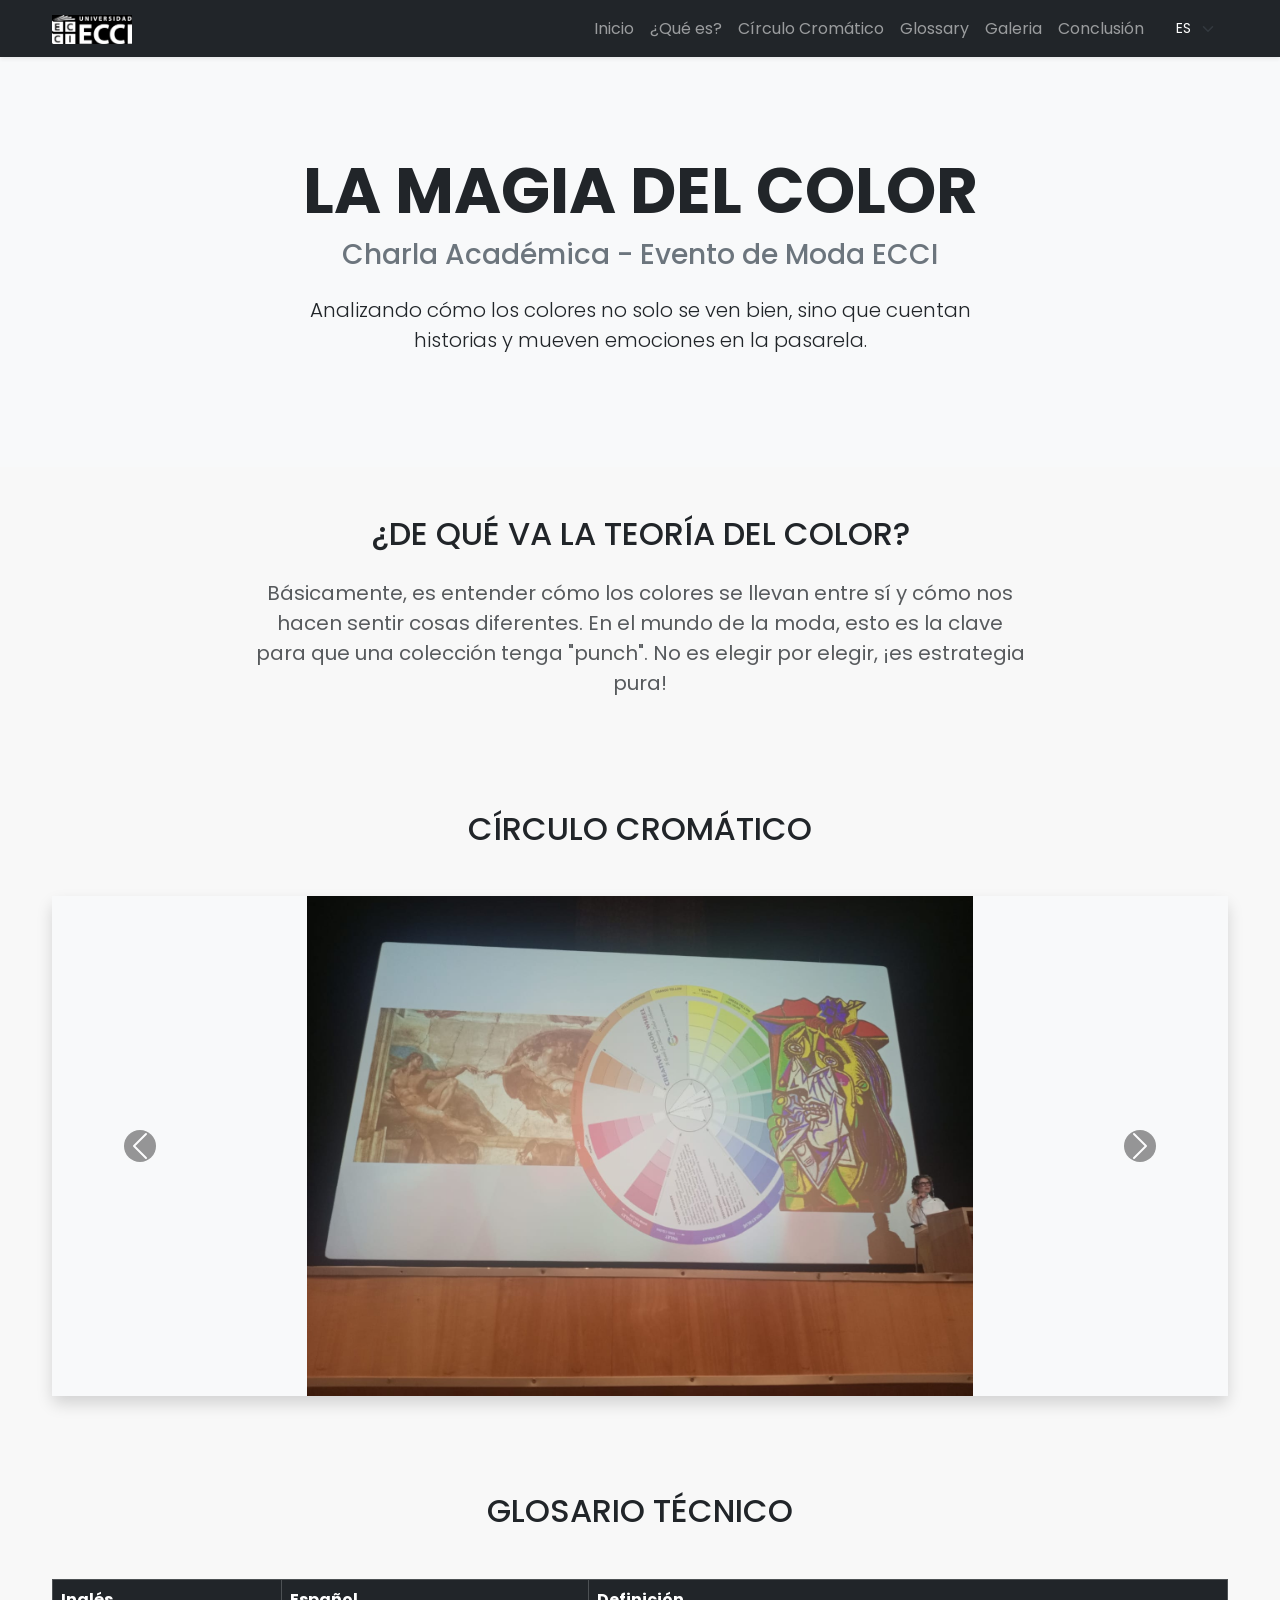
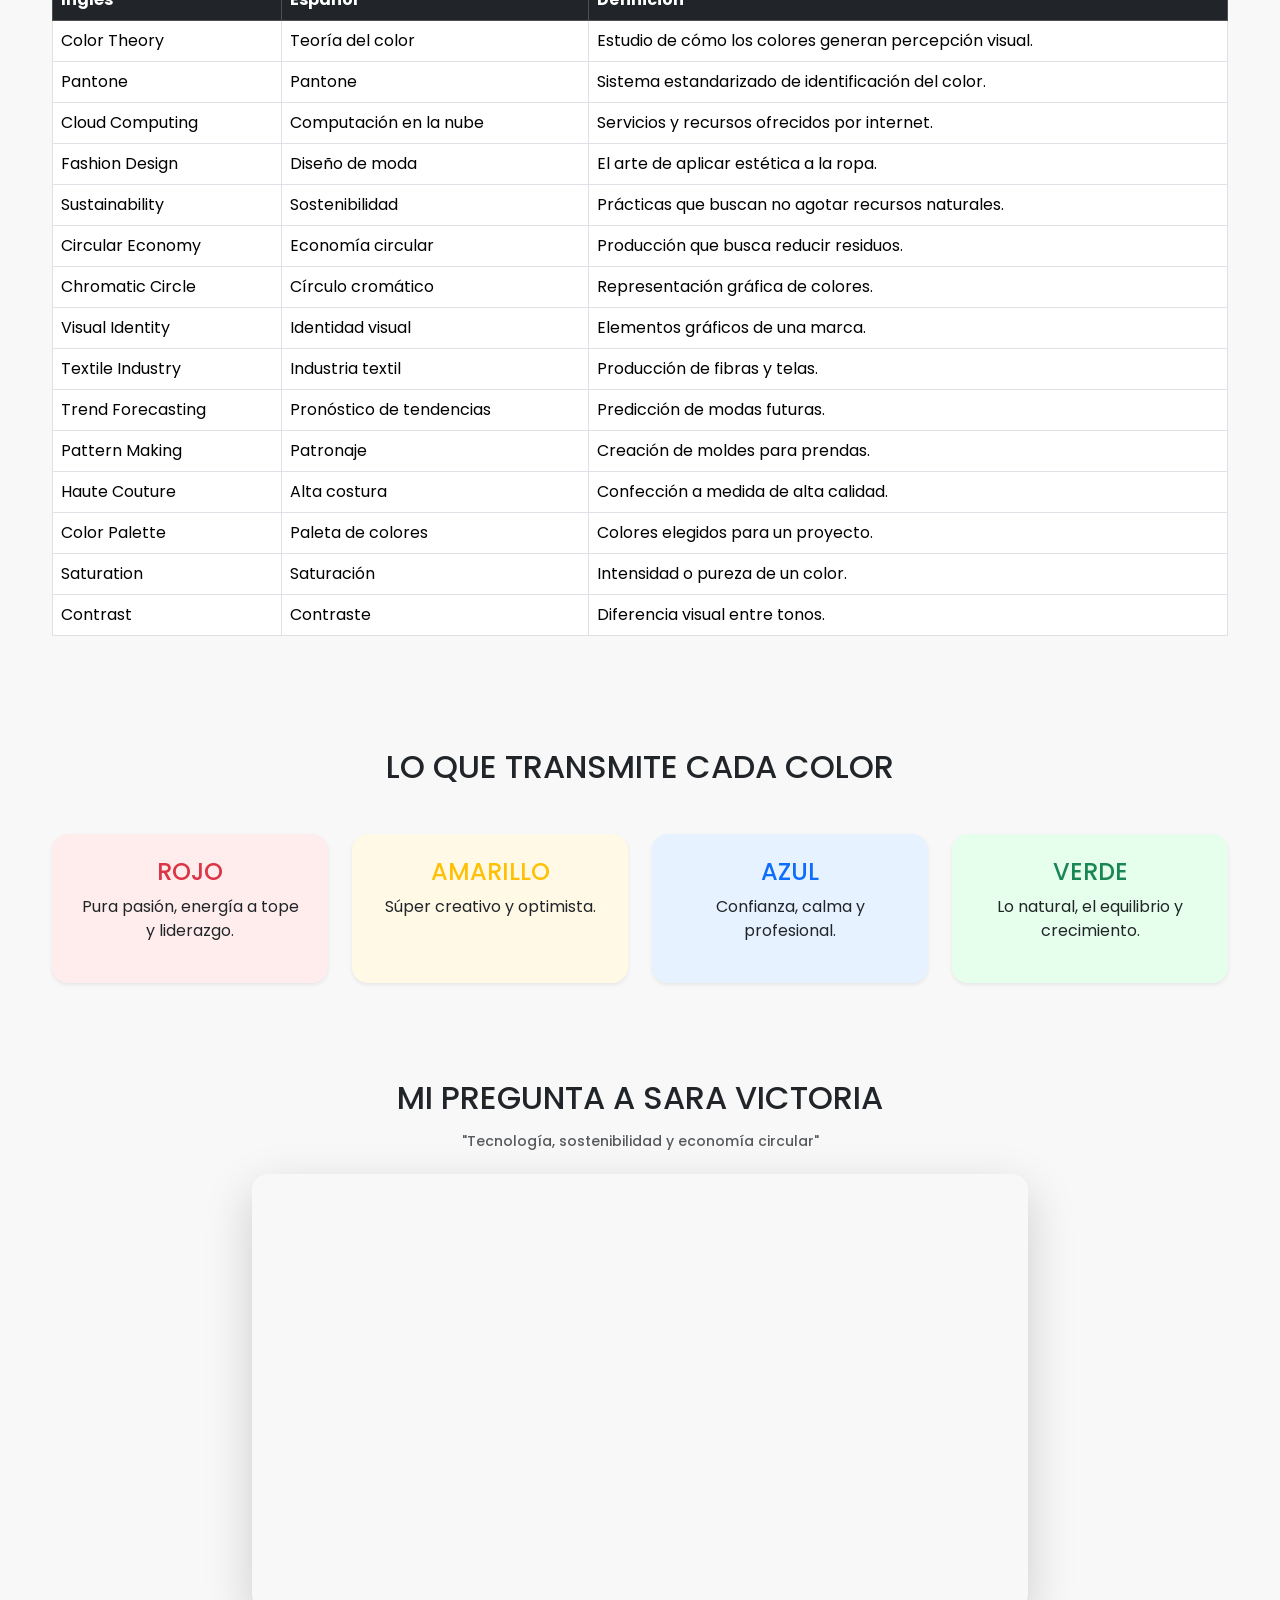
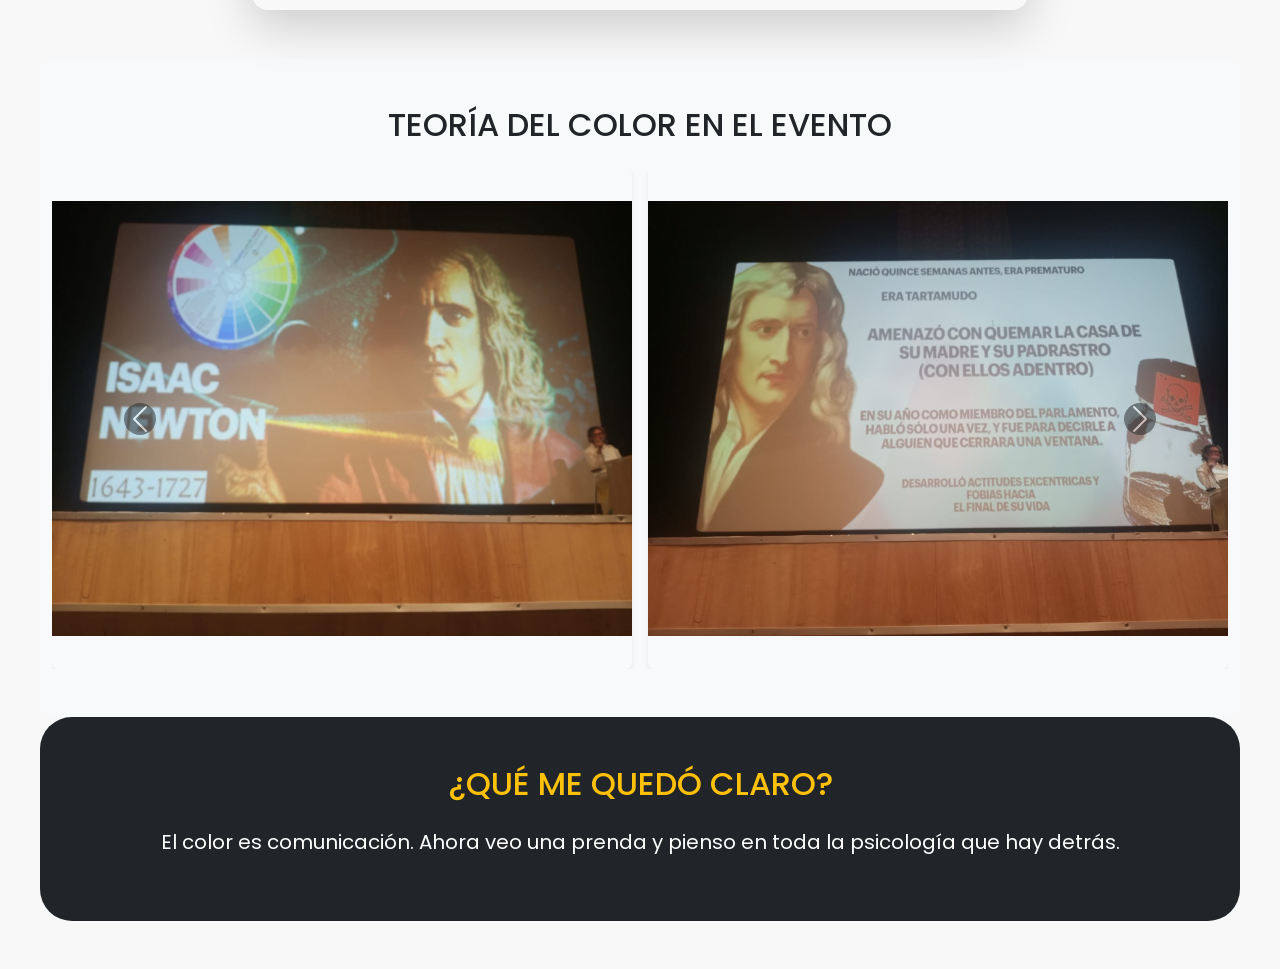
==== teoria-color.html @ 48673d4c "Add files via upload" ====
<!DOCTYPE html>

<html lang="es">



<head>

    <meta charset="UTF-8">

    <meta name="viewport" content="width=device-width, initial-scale=1.0">

    <title>Teoría del Color - Evento de Moda ECCI</title>



    <link href="https://cdn.jsdelivr.net/npm/bootstrap@5.3.3/dist/css/bootstrap.min.css" rel="stylesheet">

    <link rel="stylesheet" href="css/estilos.css">

    <link href="https://fonts.googleapis.com/css2?family=Poppins:wght@300;400;600;700&display=swap" rel="stylesheet">

   

    <style>

        .carousel-item img { height: 500px; object-fit: contain; background-color: #f8f9fa; }

        .carousel-control-prev-icon, .carousel-control-next-icon { background-color: #333; border-radius: 50%; }

        .cursor-pointer { cursor: pointer; }

    </style>

</head>



<body>



<nav class="navbar navbar-expand-lg sticky-top bg-dark navbar-dark shadow-sm">

    <div class="container">

        <a class="navbar-brand cursor-pointer" onclick="accesoAdmin()">

            <img src="img/logo.png" alt="Logo ECCI" width="80">

        </a>

        <button class="navbar-toggler" type="button" data-bs-toggle="collapse" data-bs-target="#navbarNav">

            <span class="navbar-toggler-icon"></span>

        </button>

        <div class="collapse navbar-collapse" id="navbarNav">

            <ul class="navbar-nav ms-auto text-center align-items-center">

                <li class="nav-item"><a class="nav-link" href="index.html" data-es="Inicio" data-en="Home">Inicio</a></li>

                <li class="nav-item"><a class="nav-link" href="#que-es" data-es="¿Qué es?" data-en="What is it?">¿Qué es?</a></li>

                <li class="nav-item"><a class="nav-link" href="#circulo" data-es="Círculo Cromático" data-en="Color Wheel">Círculo Cromático</a></li>

                <li class="nav-item"><a class="nav-link" href="#glossary" data-es="Glossary" data-en="Glossary">Glossary</a></li>

                <li class="nav-item"><a class="nav-link" href="#moda" data-es="Galeria" data-en="Gallery">Galeria</a></li>

                <li class="nav-item"><a class="nav-link" href="#conclusion" data-es="Conclusión" data-en="Conclusion">Conclusión</a></li>

                <li class="nav-item ms-lg-3">

                    <select class="form-select form-select-sm bg-dark text-white border-0" id="langSelector" onchange="cambiarIdioma()">

                        <option value="es">ES</option>

                        <option value="en">EN</option>

                    </select>

                </li>

            </ul>

        </div>

    </div>

</nav>



<section class="hero-color py-5 text-center bg-light">

    <div class="container py-5">

        <h1 class="display-3 fw-bold" data-es="LA MAGIA DEL COLOR" data-en="THE MAGIC OF COLOR">LA MAGIA DEL COLOR</h1>

        <h3 class="text-secondary" data-es="Charla Académica - Evento de Moda ECCI" data-en="Academic Talk - ECCI Fashion Event">Charla Académica - Evento de Moda ECCI</h3>

        <p class="lead mt-4 mx-auto" style="max-width: 700px;" data-es="Analizando cómo los colores no solo se ven bien, sino que cuentan historias y mueven emociones en la pasarela." data-en="Analyzing how colors not only look good, but tell stories and move emotions on the runway.">

            Analizando cómo los colores no solo se ven bien, sino que cuentan historias y mueven emociones en la pasarela.

        </p>

    </div>

</section>



<section id="que-es" class="container py-5">

    <div class="row justify-content-center">

        <div class="col-md-8 text-center">

            <h2 class="mb-4" data-es="¿DE QUÉ VA LA TEORÍA DEL COLOR?" data-en="WHAT IS COLOR THEORY ABOUT?">¿DE QUÉ VA LA TEORÍA DEL COLOR?</h2>

            <p class="fs-5 text-muted" data-es="Básicamente, es entender cómo los colores se llevan entre sí y cómo nos hacen sentir cosas diferentes. En el mundo de la moda, esto es la clave para que una colección tenga &quot;punch&quot;. No es elegir por elegir, ¡es estrategia pura!" data-en="Basically, it is understanding how colors relate to each other and how they make us feel different things. In the fashion world, this is the key for a collection to have &quot;punch&quot;. It is not choosing just to choose, it is pure strategy!">

                Básicamente, es entender cómo los colores se llevan entre sí y cómo nos hacen sentir cosas diferentes. En el mundo de la moda, esto es la clave para que una colección tenga "punch". No es elegir por elegir, ¡es estrategia pura!

            </p>

        </div>

    </div>

</section>



<section id="circulo" class="container py-5">

    <h2 class="text-center mb-5" data-es="CÍRCULO CROMÁTICO" data-en="COLOR WHEEL">CÍRCULO CROMÁTICO</h2>

    <div id="carruselColor" class="carousel slide shadow rounded" data-bs-ride="carousel">

        <div class="carousel-inner">

            <div class="carousel-item active"><img src="img/teoria2_color.jpg" class="d-block w-100" alt="Círculo 1"></div>

            <div class="carousel-item"><img src="img/teoria3_color.jpg" class="d-block w-100" alt="Círculo 2"></div>

            <div class="carousel-item"><img src="img/teoria4_color.jpg" class="d-block w-100" alt="Círculo 3"></div>

        </div>

        <button class="carousel-control-prev" type="button" data-bs-target="#carruselColor" data-bs-slide="prev"><span class="carousel-control-prev-icon"></span></button>

        <button class="carousel-control-next" type="button" data-bs-target="#carruselColor" data-bs-slide="next"><span class="carousel-control-next-icon"></span></button>

    </div>

</section>



<section id="glossary" class="container py-5">

    <h2 class="text-center mb-5" data-es="GLOSARIO TÉCNICO" data-en="TECHNICAL GLOSSARY">GLOSARIO TÉCNICO</h2>

    <div class="table-responsive">

        <table class="table table-hover table-bordered">

            <thead class="table-dark">

                <tr><th data-es="Inglés" data-en="English">Inglés</th><th data-es="Español" data-en="Spanish">Español</th><th data-es="Definición" data-en="Definition">Definición</th></tr>

            </thead>

            <tbody>

                <tr><td>Color Theory</td><td>Teoría del color</td><td>Estudio de cómo los colores generan percepción visual.</td></tr>

                <tr><td>Pantone</td><td>Pantone</td><td>Sistema estandarizado de identificación del color.</td></tr>

                <tr><td>Cloud Computing</td><td>Computación en la nube</td><td>Servicios y recursos ofrecidos por internet.</td></tr>

                <tr><td>Fashion Design</td><td>Diseño de moda</td><td>El arte de aplicar estética a la ropa.</td></tr>

                <tr><td>Sustainability</td><td>Sostenibilidad</td><td>Prácticas que buscan no agotar recursos naturales.</td></tr>

                <tr><td>Circular Economy</td><td>Economía circular</td><td>Producción que busca reducir residuos.</td></tr>

                <tr><td>Chromatic Circle</td><td>Círculo cromático</td><td>Representación gráfica de colores.</td></tr>

                <tr><td>Visual Identity</td><td>Identidad visual</td><td>Elementos gráficos de una marca.</td></tr>

                <tr><td>Textile Industry</td><td>Industria textil</td><td>Producción de fibras y telas.</td></tr>

                <tr><td>Trend Forecasting</td><td>Pronóstico de tendencias</td><td>Predicción de modas futuras.</td></tr>

                <tr><td>Pattern Making</td><td>Patronaje</td><td>Creación de moldes para prendas.</td></tr>

                <tr><td>Haute Couture</td><td>Alta costura</td><td>Confección a medida de alta calidad.</td></tr>

                <tr><td>Color Palette</td><td>Paleta de colores</td><td>Colores elegidos para un proyecto.</td></tr>

                <tr><td>Saturation</td><td>Saturación</td><td>Intensidad o pureza de un color.</td></tr>

                <tr><td>Contrast</td><td>Contraste</td><td>Diferencia visual entre tonos.</td></tr>

            </tbody>

        </table>

    </div>

</section>



<section class="container py-5">

    <h2 class="text-center mb-5" data-es="LO QUE TRANSMITE CADA COLOR" data-en="WHAT EACH COLOR TRANSMITS">LO QUE TRANSMITE CADA COLOR</h2>

    <div class="row g-4 text-center">

        <div class="col-md-3">

            <div class="p-4 rounded-4 shadow-sm h-100" style="background-color: #ffeded;">

                <h2 class="text-danger h4" data-es="ROJO" data-en="RED">ROJO</h2>

                <p data-es="Pura pasión, energía a tope y liderazgo." data-en="Pure passion, high energy, and leadership.">Pura pasión, energía a tope y liderazgo.</p>

            </div>

        </div>

        <div class="col-md-3">

            <div class="p-4 rounded-4 shadow-sm h-100" style="background-color: #fff9e6;">

                <h2 class="text-warning h4" data-es="AMARILLO" data-en="YELLOW">AMARILLO</h2>

                <p data-es="Súper creativo y optimista." data-en="Super creative and optimistic.">Súper creativo y optimista.</p>

            </div>

        </div>

        <div class="col-md-3">

            <div class="p-4 rounded-4 shadow-sm h-100" style="background-color: #e6f2ff;">

                <h2 class="text-primary h4" data-es="AZUL" data-en="BLUE">AZUL</h2>

                <p data-es="Confianza, calma y profesional." data-en="Confidence, calm, and professional.">Confianza, calma y profesional.</p>

            </div>

        </div>

        <div class="col-md-3">

            <div class="p-4 rounded-4 shadow-sm h-100" style="background-color: #e6ffed;">

                <h2 class="text-success h4" data-es="VERDE" data-en="GREEN">VERDE</h2>

                <p data-es="Lo natural, el equilibrio y crecimiento." data-en="The natural, balance, and growth.">Lo natural, el equilibrio y crecimiento.</p>

            </div>

        </div>

    </div>

</section>



<section id="moda" class="container py-5 text-center">
    <h2 class="mb-3" data-es="MI PREGUNTA A SARA VICTORIA" data-en="MY QUESTION TO SARA VICTORIA">MI PREGUNTA A SARA VICTORIA</h2>
    <h5 class="text-muted mb-4 small">"Tecnología, sostenibilidad y economía circular"</h5>
    <div class="row justify-content-center">
        <div class="col-lg-8">
            <div class="ratio ratio-16x9 shadow-lg rounded-4 overflow-hidden">
                <iframe 
                    src="https://www.youtube.com/embed/vmbq8I3Fu5M" 
                    title="YouTube video player" 
                    frameborder="0" 
                    allow="accelerometer; autoplay; clipboard-write; encrypted-media; gyroscope; picture-in-picture; web-share" 
                    allowfullscreen>
                </iframe>
            </div>
        </div>
    </div>
</section>



<section id="teoria-color" class="container py-5 bg-light rounded-4">

    <h2 class="text-center mb-4" data-es="TEORÍA DEL COLOR EN EL EVENTO" data-en="COLOR THEORY AT THE EVENT">TEORÍA DEL COLOR EN EL EVENTO</h2>

   

    <div id="carruselTeoria" class="carousel slide" data-bs-ride="carousel">

        <div class="carousel-inner">

            <div class="carousel-item active">

                <div class="row g-3">

                    <div class="col-6"><img src="img/teoria1.jpg" class="d-block w-100 rounded shadow-sm galeria-img"></div>

                    <div class="col-6"><img src="img/teoria2.jpg" class="d-block w-100 rounded shadow-sm galeria-img"></div>

                </div>

            </div>

            <div class="carousel-item">

                <div class="row g-3">

                    <div class="col-6"><img src="img/teoria3.jpg" class="d-block w-100 rounded shadow-sm galeria-img"></div>

                    <div class="col-6"><img src="img/teoria4.jpg" class="d-block w-100 rounded shadow-sm galeria-img"></div>

                </div>

            </div>

            <div class="carousel-item">

                <div class="row g-3">

                    <div class="col-6"><img src="img/teoria5.jpg" class="d-block w-100 rounded shadow-sm galeria-img"></div>

                    <div class="col-6"><img src="img/teoria6.jpg" class="d-block w-100 rounded shadow-sm galeria-img"></div>

                </div>

            </div>

            <div class="carousel-item">

                <div class="row g-3">

                    <div class="col-6"><img src="img/teoria7.jpg" class="d-block w-100 rounded shadow-sm galeria-img"></div>

                    <div class="col-6"><img src="img/teoria8.jpg" class="d-block w-100 rounded shadow-sm galeria-img"></div>

                </div>

            </div>

        </div>

       

        <button class="carousel-control-prev" type="button" data-bs-target="#carruselTeoria" data-bs-slide="prev">

            <span class="carousel-control-prev-icon bg-dark rounded-circle" aria-hidden="true"></span>

            <span class="visually-hidden">Previous</span>

        </button>

        <button class="carousel-control-next" type="button" data-bs-target="#carruselTeoria" data-bs-slide="next">

            <span class="carousel-control-next-icon bg-dark rounded-circle" aria-hidden="true"></span>

            <span class="visually-hidden">Next</span>

        </button>

    </div>

</section>



<section id="conclusion" class="container py-5 mb-5 bg-dark text-white rounded-5 p-5">

    <div class="row text-center">

        <div class="col-12">

            <h2 class="mb-4 text-warning" data-es="¿QUÉ ME QUEDÓ CLARO?" data-en="WHAT IS CLEAR TO ME?">¿QUÉ ME QUEDÓ CLARO?</h2>

            <p class="fs-5" data-es="El color es comunicación. Ahora veo una prenda y pienso en toda la psicología que hay detrás." data-en="Color is communication. Now I see a garment and think about all the psychology behind it.">El color es comunicación. Ahora veo una prenda y pienso en toda la psicología que hay detrás.</p>

        </div>

    </div>

</section>



<script>

    function cambiarIdioma() {

        const lang = document.getElementById('langSelector').value;

        document.querySelectorAll('[data-es]').forEach(el => {

            el.innerHTML = el.getAttribute(lang === 'en' ? 'data-en' : 'data-es');

        });

    }



    function accesoAdmin() {

        const password = prompt("Ingrese la clave de administrador:");

        if (password === "ADMIN2026") {

            window.location.href = "contingencia.html";

        }

    }

</script>

<script src="https://cdn.jsdelivr.net/npm/bootstrap@5.3.3/dist/js/bootstrap.bundle.min.js"></script>

</body>

</html>
---- css/estilos.css ----
/* --- Limpieza y Base --- */
* {
    margin: 0;
    padding: 0;
    box-sizing: border-box;
    font-family: 'Poppins', sans-serif;
}

body {
    background: #f8f8f8;
}

/* --- Hero Section (El que se te movía) --- */
/* Eliminamos cualquier propiedad inventada que estuviera causando el cuadro */
.hero {
    display: flex;
    align-items: center;
    justify-content: space-between;
    padding: 0;
    margin-top: 50px;
    background-color: transparent; 
}

/* Ajuste específico para que la imagen no se mueva sola */
.hero-imagen img {
    width: 100%;
    height: auto;
    display: block;
    border-radius: 20px;
}

/* --- Asegurar que las tarjetas no se desborden --- */
.card {
    border: none !important;
    box-shadow: 0 4px 6px rgba(0,0,0,0.1);
}

/* Si usas Bootstrap, esto asegura que el contenedor principal no se mueva */
.container {
    max-width: 1200px;
    margin: 0 auto;
}

/* Opcional: Para que el botón tenga un toque más profesional */
.btn-dark {
    background-color: #000;
    border: none;
    transition: background-color 0.3s ease;
}

.btn-dark:hover {
    background-color: #333; /* Un gris muy oscuro al pasar el mouse */
}

.galeria-img {
    width: 100%;
    height: 250px; /* Ajusta este valor a la altura que prefieras */
    object-fit: cover; /* Esto hace que la imagen llene el espacio sin estirarse */
    transition: transform 0.3s ease;
}

.galeria-img:hover {
    transform: scale(1.03); /* Un pequeño efecto al pasar el mouse */
    cursor: pointer;
}
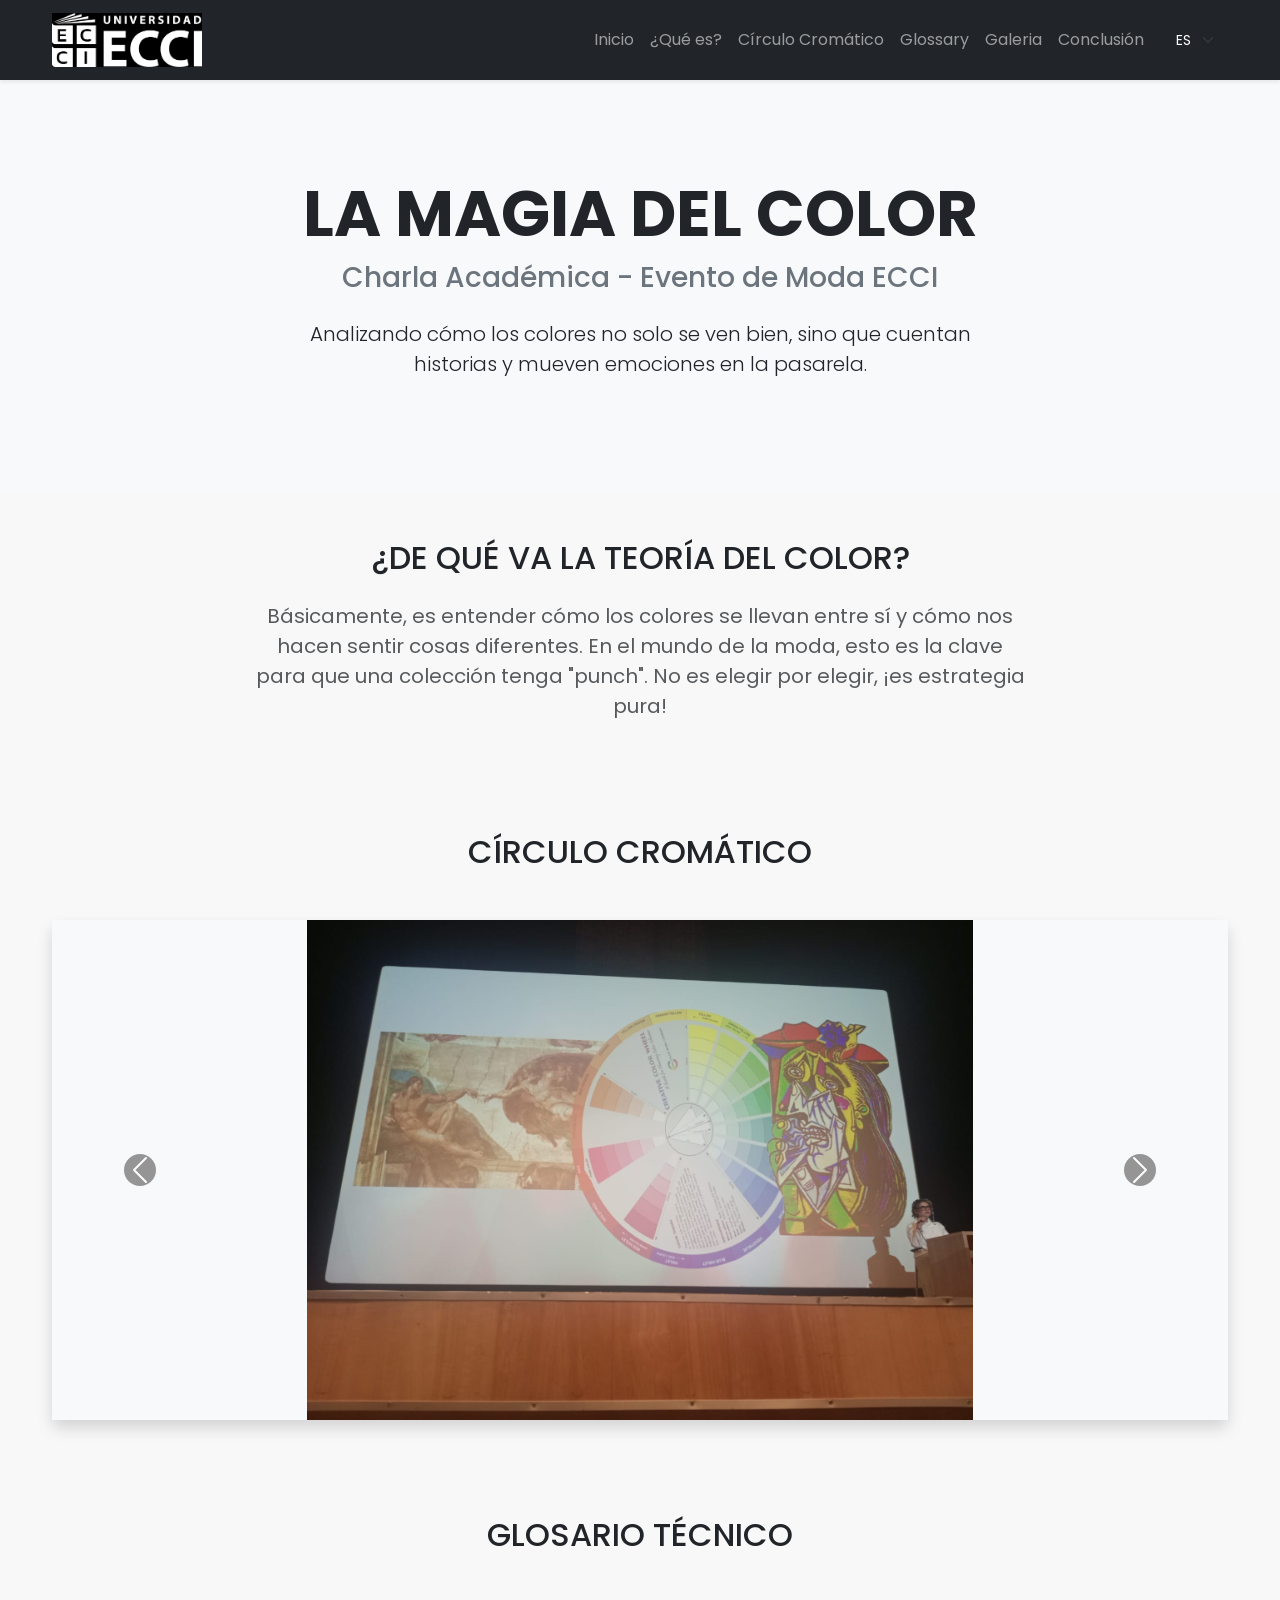
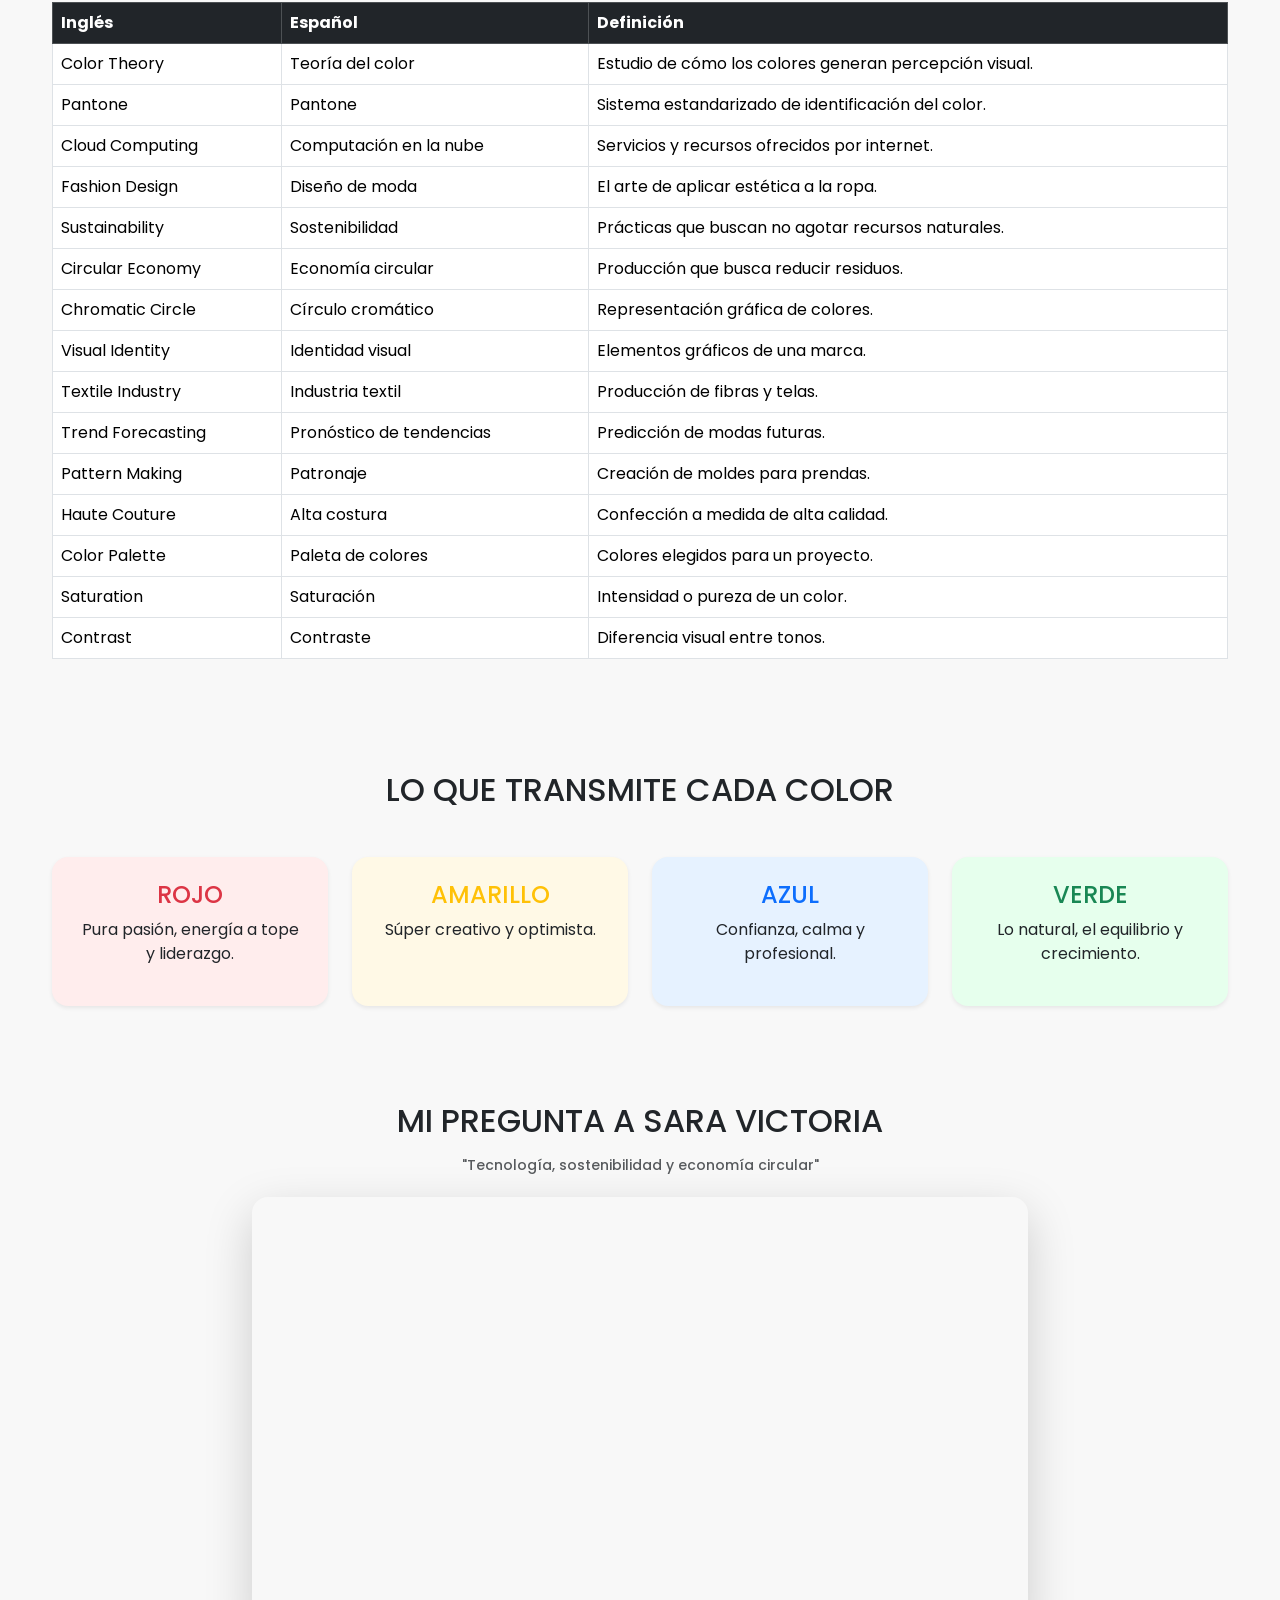
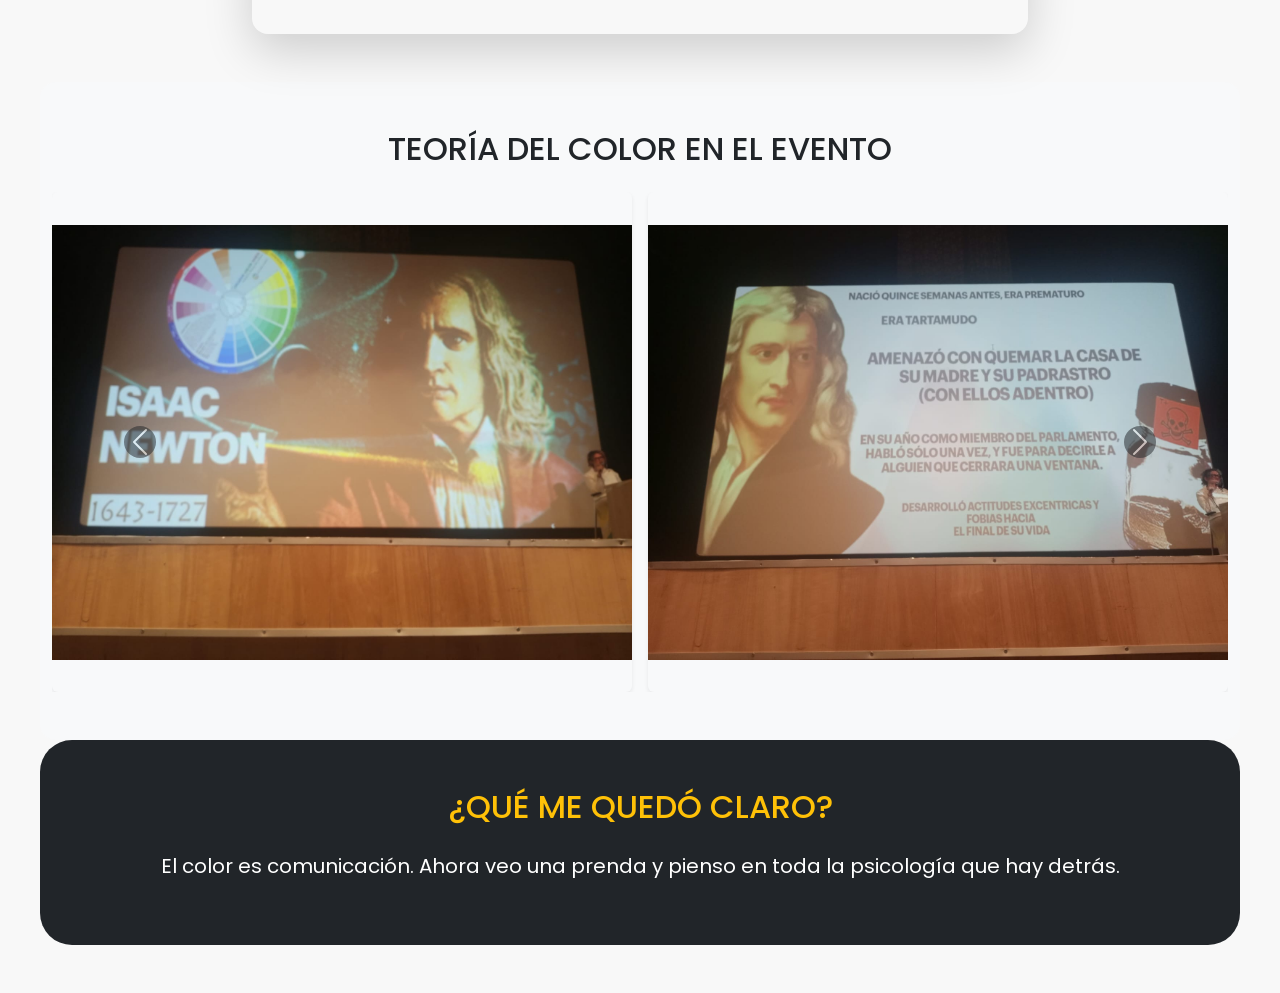
==== commit afda6b24: "Update teoria-color.html" ====
--- a/teoria-color.html
+++ b/teoria-color.html
@@ -1,282 +1,143 @@
 <!DOCTYPE html>
-
 <html lang="es">
 
-
-
 <head>
-
     <meta charset="UTF-8">
-
     <meta name="viewport" content="width=device-width, initial-scale=1.0">
-
     <title>Teoría del Color - Evento de Moda ECCI</title>
 
-
-
     <link href="https://cdn.jsdelivr.net/npm/bootstrap@5.3.3/dist/css/bootstrap.min.css" rel="stylesheet">
-
     <link rel="stylesheet" href="css/estilos.css">
-
     <link href="https://fonts.googleapis.com/css2?family=Poppins:wght@300;400;600;700&display=swap" rel="stylesheet">
-
-   
-
+    
     <style>
-
         .carousel-item img { height: 500px; object-fit: contain; background-color: #f8f9fa; }
-
         .carousel-control-prev-icon, .carousel-control-next-icon { background-color: #333; border-radius: 50%; }
-
         .cursor-pointer { cursor: pointer; }
-
+        .galeria-img { width: 100%; height: 250px; object-fit: cover; }
     </style>
-
 </head>
 
-
-
 <body>
 
-
-
 <nav class="navbar navbar-expand-lg sticky-top bg-dark navbar-dark shadow-sm">
-
     <div class="container">
-
         <a class="navbar-brand cursor-pointer" onclick="accesoAdmin()">
-
-            <img src="img/logo.png" alt="Logo ECCI" width="80">
-
+            <img src="img/logo.png" alt="Logo ECCI" width="150">
         </a>
-
         <button class="navbar-toggler" type="button" data-bs-toggle="collapse" data-bs-target="#navbarNav">
-
             <span class="navbar-toggler-icon"></span>
-
         </button>
-
         <div class="collapse navbar-collapse" id="navbarNav">
-
             <ul class="navbar-nav ms-auto text-center align-items-center">
-
                 <li class="nav-item"><a class="nav-link" href="index.html" data-es="Inicio" data-en="Home">Inicio</a></li>
-
                 <li class="nav-item"><a class="nav-link" href="#que-es" data-es="¿Qué es?" data-en="What is it?">¿Qué es?</a></li>
-
                 <li class="nav-item"><a class="nav-link" href="#circulo" data-es="Círculo Cromático" data-en="Color Wheel">Círculo Cromático</a></li>
-
                 <li class="nav-item"><a class="nav-link" href="#glossary" data-es="Glossary" data-en="Glossary">Glossary</a></li>
-
                 <li class="nav-item"><a class="nav-link" href="#moda" data-es="Galeria" data-en="Gallery">Galeria</a></li>
-
                 <li class="nav-item"><a class="nav-link" href="#conclusion" data-es="Conclusión" data-en="Conclusion">Conclusión</a></li>
-
                 <li class="nav-item ms-lg-3">
-
                     <select class="form-select form-select-sm bg-dark text-white border-0" id="langSelector" onchange="cambiarIdioma()">
-
                         <option value="es">ES</option>
-
                         <option value="en">EN</option>
-
                     </select>
-
                 </li>
-
             </ul>
-
-        </div>
-
-    </div>
-
+        </div>
+    </div>
 </nav>
 
-
-
 <section class="hero-color py-5 text-center bg-light">
-
     <div class="container py-5">
-
         <h1 class="display-3 fw-bold" data-es="LA MAGIA DEL COLOR" data-en="THE MAGIC OF COLOR">LA MAGIA DEL COLOR</h1>
-
         <h3 class="text-secondary" data-es="Charla Académica - Evento de Moda ECCI" data-en="Academic Talk - ECCI Fashion Event">Charla Académica - Evento de Moda ECCI</h3>
-
         <p class="lead mt-4 mx-auto" style="max-width: 700px;" data-es="Analizando cómo los colores no solo se ven bien, sino que cuentan historias y mueven emociones en la pasarela." data-en="Analyzing how colors not only look good, but tell stories and move emotions on the runway.">
-
             Analizando cómo los colores no solo se ven bien, sino que cuentan historias y mueven emociones en la pasarela.
-
         </p>
-
-    </div>
-
-</section>
-
-
+    </div>
+</section>
 
 <section id="que-es" class="container py-5">
-
     <div class="row justify-content-center">
-
         <div class="col-md-8 text-center">
-
             <h2 class="mb-4" data-es="¿DE QUÉ VA LA TEORÍA DEL COLOR?" data-en="WHAT IS COLOR THEORY ABOUT?">¿DE QUÉ VA LA TEORÍA DEL COLOR?</h2>
-
             <p class="fs-5 text-muted" data-es="Básicamente, es entender cómo los colores se llevan entre sí y cómo nos hacen sentir cosas diferentes. En el mundo de la moda, esto es la clave para que una colección tenga &quot;punch&quot;. No es elegir por elegir, ¡es estrategia pura!" data-en="Basically, it is understanding how colors relate to each other and how they make us feel different things. In the fashion world, this is the key for a collection to have &quot;punch&quot;. It is not choosing just to choose, it is pure strategy!">
-
                 Básicamente, es entender cómo los colores se llevan entre sí y cómo nos hacen sentir cosas diferentes. En el mundo de la moda, esto es la clave para que una colección tenga "punch". No es elegir por elegir, ¡es estrategia pura!
-
             </p>
-
-        </div>
-
-    </div>
-
-</section>
-
-
+        </div>
+    </div>
+</section>
 
 <section id="circulo" class="container py-5">
-
     <h2 class="text-center mb-5" data-es="CÍRCULO CROMÁTICO" data-en="COLOR WHEEL">CÍRCULO CROMÁTICO</h2>
-
     <div id="carruselColor" class="carousel slide shadow rounded" data-bs-ride="carousel">
-
         <div class="carousel-inner">
-
             <div class="carousel-item active"><img src="img/teoria2_color.jpg" class="d-block w-100" alt="Círculo 1"></div>
-
             <div class="carousel-item"><img src="img/teoria3_color.jpg" class="d-block w-100" alt="Círculo 2"></div>
-
             <div class="carousel-item"><img src="img/teoria4_color.jpg" class="d-block w-100" alt="Círculo 3"></div>
-
-        </div>
-
+        </div>
         <button class="carousel-control-prev" type="button" data-bs-target="#carruselColor" data-bs-slide="prev"><span class="carousel-control-prev-icon"></span></button>
-
         <button class="carousel-control-next" type="button" data-bs-target="#carruselColor" data-bs-slide="next"><span class="carousel-control-next-icon"></span></button>
-
-    </div>
-
-</section>
-
-
+    </div>
+</section>
 
 <section id="glossary" class="container py-5">
-
     <h2 class="text-center mb-5" data-es="GLOSARIO TÉCNICO" data-en="TECHNICAL GLOSSARY">GLOSARIO TÉCNICO</h2>
-
     <div class="table-responsive">
-
         <table class="table table-hover table-bordered">
-
             <thead class="table-dark">
-
                 <tr><th data-es="Inglés" data-en="English">Inglés</th><th data-es="Español" data-en="Spanish">Español</th><th data-es="Definición" data-en="Definition">Definición</th></tr>
-
             </thead>
-
             <tbody>
-
                 <tr><td>Color Theory</td><td>Teoría del color</td><td>Estudio de cómo los colores generan percepción visual.</td></tr>
-
                 <tr><td>Pantone</td><td>Pantone</td><td>Sistema estandarizado de identificación del color.</td></tr>
-
                 <tr><td>Cloud Computing</td><td>Computación en la nube</td><td>Servicios y recursos ofrecidos por internet.</td></tr>
-
                 <tr><td>Fashion Design</td><td>Diseño de moda</td><td>El arte de aplicar estética a la ropa.</td></tr>
-
                 <tr><td>Sustainability</td><td>Sostenibilidad</td><td>Prácticas que buscan no agotar recursos naturales.</td></tr>
-
                 <tr><td>Circular Economy</td><td>Economía circular</td><td>Producción que busca reducir residuos.</td></tr>
-
                 <tr><td>Chromatic Circle</td><td>Círculo cromático</td><td>Representación gráfica de colores.</td></tr>
-
                 <tr><td>Visual Identity</td><td>Identidad visual</td><td>Elementos gráficos de una marca.</td></tr>
-
                 <tr><td>Textile Industry</td><td>Industria textil</td><td>Producción de fibras y telas.</td></tr>
-
                 <tr><td>Trend Forecasting</td><td>Pronóstico de tendencias</td><td>Predicción de modas futuras.</td></tr>
-
                 <tr><td>Pattern Making</td><td>Patronaje</td><td>Creación de moldes para prendas.</td></tr>
-
                 <tr><td>Haute Couture</td><td>Alta costura</td><td>Confección a medida de alta calidad.</td></tr>
-
                 <tr><td>Color Palette</td><td>Paleta de colores</td><td>Colores elegidos para un proyecto.</td></tr>
-
                 <tr><td>Saturation</td><td>Saturación</td><td>Intensidad o pureza de un color.</td></tr>
-
                 <tr><td>Contrast</td><td>Contraste</td><td>Diferencia visual entre tonos.</td></tr>
-
             </tbody>
-
         </table>
-
-    </div>
-
-</section>
-
-
+    </div>
+</section>
 
 <section class="container py-5">
-
     <h2 class="text-center mb-5" data-es="LO QUE TRANSMITE CADA COLOR" data-en="WHAT EACH COLOR TRANSMITS">LO QUE TRANSMITE CADA COLOR</h2>
-
     <div class="row g-4 text-center">
-
-        <div class="col-md-3">
-
+        <div class="col-md-3">
             <div class="p-4 rounded-4 shadow-sm h-100" style="background-color: #ffeded;">
-
                 <h2 class="text-danger h4" data-es="ROJO" data-en="RED">ROJO</h2>
-
                 <p data-es="Pura pasión, energía a tope y liderazgo." data-en="Pure passion, high energy, and leadership.">Pura pasión, energía a tope y liderazgo.</p>
-
-            </div>
-
-        </div>
-
-        <div class="col-md-3">
-
+            </div>
+        </div>
+        <div class="col-md-3">
             <div class="p-4 rounded-4 shadow-sm h-100" style="background-color: #fff9e6;">
-
                 <h2 class="text-warning h4" data-es="AMARILLO" data-en="YELLOW">AMARILLO</h2>
-
                 <p data-es="Súper creativo y optimista." data-en="Super creative and optimistic.">Súper creativo y optimista.</p>
-
-            </div>
-
-        </div>
-
-        <div class="col-md-3">
-
+            </div>
+        </div>
+        <div class="col-md-3">
             <div class="p-4 rounded-4 shadow-sm h-100" style="background-color: #e6f2ff;">
-
                 <h2 class="text-primary h4" data-es="AZUL" data-en="BLUE">AZUL</h2>
-
                 <p data-es="Confianza, calma y profesional." data-en="Confidence, calm, and professional.">Confianza, calma y profesional.</p>
-
-            </div>
-
-        </div>
-
-        <div class="col-md-3">
-
+            </div>
+        </div>
+        <div class="col-md-3">
             <div class="p-4 rounded-4 shadow-sm h-100" style="background-color: #e6ffed;">
-
                 <h2 class="text-success h4" data-es="VERDE" data-en="GREEN">VERDE</h2>
-
                 <p data-es="Lo natural, el equilibrio y crecimiento." data-en="The natural, balance, and growth.">Lo natural, el equilibrio y crecimiento.</p>
-
-            </div>
-
-        </div>
-
-    </div>
-
-</section>
-
-
+            </div>
+        </div>
+    </div>
+</section>
 
 <section id="moda" class="container py-5 text-center">
     <h2 class="mb-3" data-es="MI PREGUNTA A SARA VICTORIA" data-en="MY QUESTION TO SARA VICTORIA">MI PREGUNTA A SARA VICTORIA</h2>
@@ -284,154 +145,69 @@
     <div class="row justify-content-center">
         <div class="col-lg-8">
             <div class="ratio ratio-16x9 shadow-lg rounded-4 overflow-hidden">
-                <iframe 
-                    src="https://www.youtube.com/embed/vmbq8I3Fu5M" 
-                    title="YouTube video player" 
-                    frameborder="0" 
-                    allow="accelerometer; autoplay; clipboard-write; encrypted-media; gyroscope; picture-in-picture; web-share" 
-                    allowfullscreen>
-                </iframe>
-            </div>
-        </div>
-    </div>
-</section>
-
-
+                <iframe src="https://www.youtube.com/embed/vmbq8I3Fu5M" title="YouTube video player" frameborder="0" allow="accelerometer; autoplay; clipboard-write; encrypted-media; gyroscope; picture-in-picture; web-share" allowfullscreen></iframe>
+            </div>
+        </div>
+    </div>
+</section>
 
 <section id="teoria-color" class="container py-5 bg-light rounded-4">
-
     <h2 class="text-center mb-4" data-es="TEORÍA DEL COLOR EN EL EVENTO" data-en="COLOR THEORY AT THE EVENT">TEORÍA DEL COLOR EN EL EVENTO</h2>
-
-   
-
     <div id="carruselTeoria" class="carousel slide" data-bs-ride="carousel">
-
         <div class="carousel-inner">
-
             <div class="carousel-item active">
-
-                <div class="row g-3">
-
+                <div class="row g-3">
                     <div class="col-6"><img src="img/teoria1.jpg" class="d-block w-100 rounded shadow-sm galeria-img"></div>
-
                     <div class="col-6"><img src="img/teoria2.jpg" class="d-block w-100 rounded shadow-sm galeria-img"></div>
-
-                </div>
-
-            </div>
-
+                </div>
+            </div>
             <div class="carousel-item">
-
-                <div class="row g-3">
-
+                <div class="row g-3">
                     <div class="col-6"><img src="img/teoria3.jpg" class="d-block w-100 rounded shadow-sm galeria-img"></div>
-
                     <div class="col-6"><img src="img/teoria4.jpg" class="d-block w-100 rounded shadow-sm galeria-img"></div>
-
-                </div>
-
-            </div>
-
+                </div>
+            </div>
             <div class="carousel-item">
-
-                <div class="row g-3">
-
+                <div class="row g-3">
                     <div class="col-6"><img src="img/teoria5.jpg" class="d-block w-100 rounded shadow-sm galeria-img"></div>
-
                     <div class="col-6"><img src="img/teoria6.jpg" class="d-block w-100 rounded shadow-sm galeria-img"></div>
-
-                </div>
-
-            </div>
-
+                </div>
+            </div>
             <div class="carousel-item">
-
-                <div class="row g-3">
-
+                <div class="row g-3">
                     <div class="col-6"><img src="img/teoria7.jpg" class="d-block w-100 rounded shadow-sm galeria-img"></div>
-
                     <div class="col-6"><img src="img/teoria8.jpg" class="d-block w-100 rounded shadow-sm galeria-img"></div>
-
-                </div>
-
-            </div>
-
-        </div>
-
-       
-
+                </div>
+            </div>
+        </div>
         <button class="carousel-control-prev" type="button" data-bs-target="#carruselTeoria" data-bs-slide="prev">
-
             <span class="carousel-control-prev-icon bg-dark rounded-circle" aria-hidden="true"></span>
-
             <span class="visually-hidden">Previous</span>
-
         </button>
-
         <button class="carousel-control-next" type="button" data-bs-target="#carruselTeoria" data-bs-slide="next">
-
             <span class="carousel-control-next-icon bg-dark rounded-circle" aria-hidden="true"></span>
-
             <span class="visually-hidden">Next</span>
-
         </button>
-
-    </div>
-
-</section>
-
-
+    </div>
+</section>
 
 <section id="conclusion" class="container py-5 mb-5 bg-dark text-white rounded-5 p-5">
-
     <div class="row text-center">
-
         <div class="col-12">
-
             <h2 class="mb-4 text-warning" data-es="¿QUÉ ME QUEDÓ CLARO?" data-en="WHAT IS CLEAR TO ME?">¿QUÉ ME QUEDÓ CLARO?</h2>
-
             <p class="fs-5" data-es="El color es comunicación. Ahora veo una prenda y pienso en toda la psicología que hay detrás." data-en="Color is communication. Now I see a garment and think about all the psychology behind it.">El color es comunicación. Ahora veo una prenda y pienso en toda la psicología que hay detrás.</p>
-
-        </div>
-
-    </div>
-
-</section>
-
-
+        </div>
+    </div>
+</section>
 
 <script>
-
     function cambiarIdioma() {
-
         const lang = document.getElementById('langSelector').value;
-
         document.querySelectorAll('[data-es]').forEach(el => {
-
             el.innerHTML = el.getAttribute(lang === 'en' ? 'data-en' : 'data-es');
-
         });
-
     }
-
-
-
-    function accesoAdmin() {
-
-        const password = prompt("Ingrese la clave de administrador:");
-
-        if (password === "ADMIN2026") {
-
-            window.location.href = "contingencia.html";
-
-        }
-
-    }
-
 </script>
-
 <script src="https://cdn.jsdelivr.net/npm/bootstrap@5.3.3/dist/js/bootstrap.bundle.min.js"></script>
-
 </body>
-
-</html>+</html>
